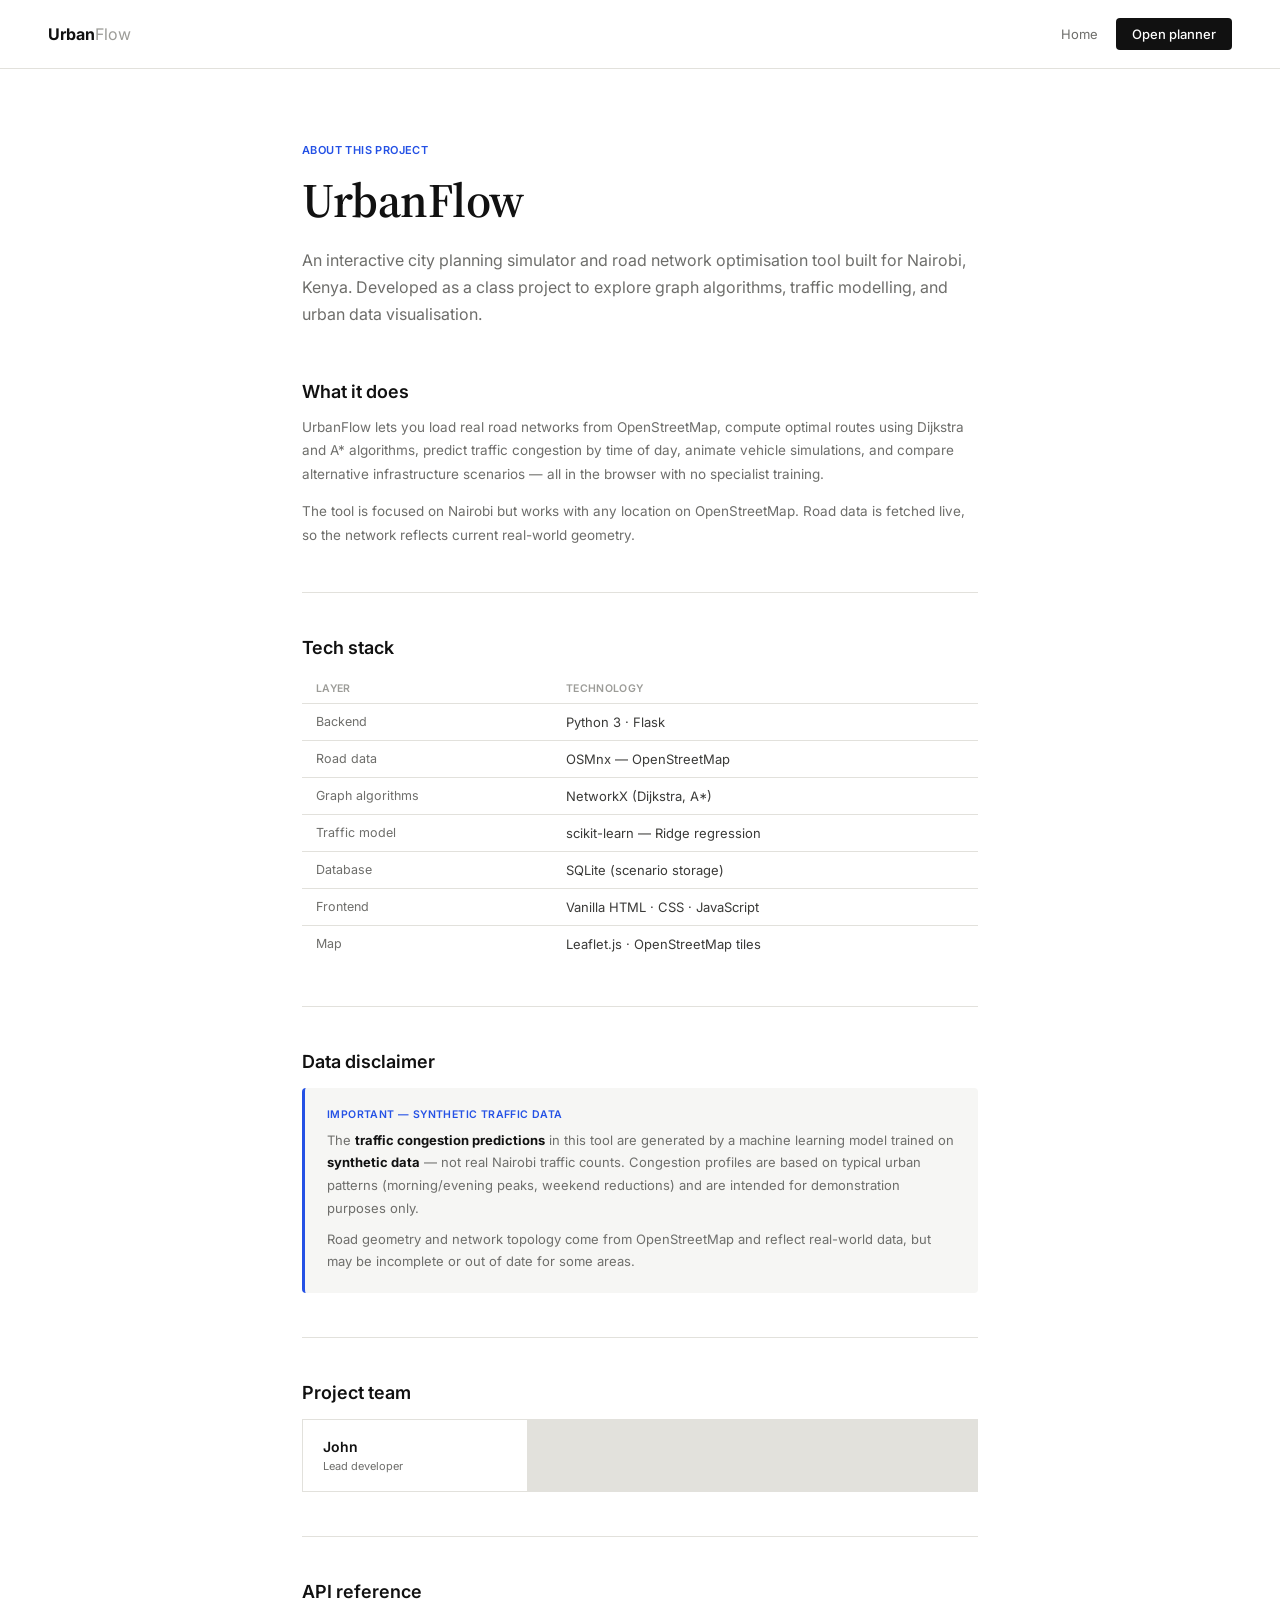
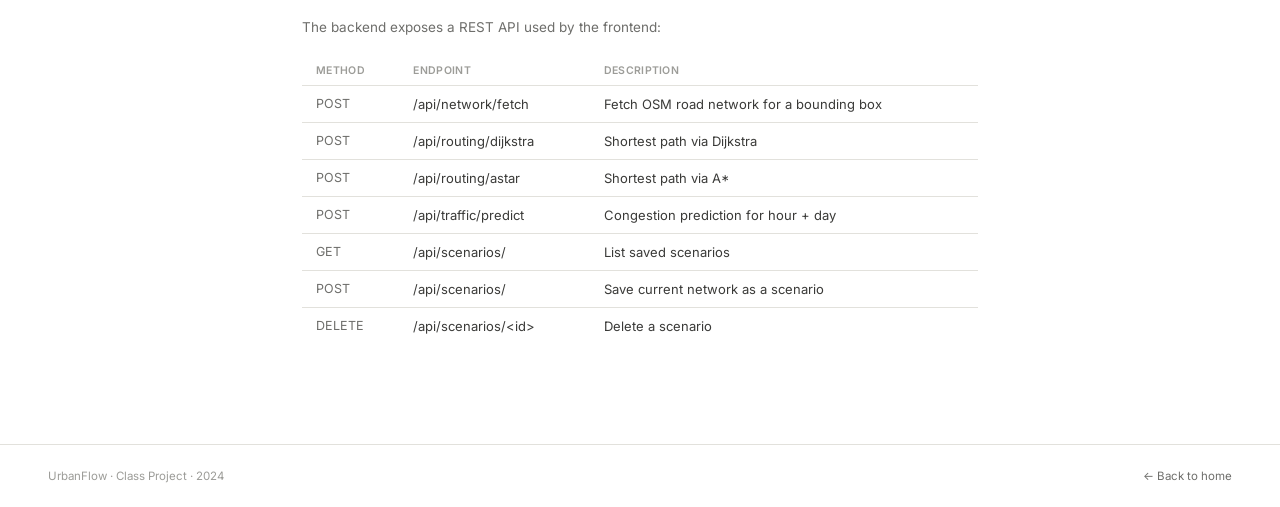
==== frontend/templates/about.html @ 411c577d "Initial commit: UrbanFlow road planning simulator Flask backend (OSMnx network fetch, Dijkstra/A* ro" ====
<!DOCTYPE html>
<html lang="en">
<head>
  <meta charset="UTF-8"/>
  <meta name="viewport" content="width=device-width,initial-scale=1.0"/>
  <title>About — UrbanFlow</title>
  <link rel="stylesheet" href="https://fonts.googleapis.com/css2?family=Inter:opsz,wght@14..32,400;14..32,500;14..32,600;14..32,700&family=Source+Serif+4:opsz,wght@8..60,400;8..60,600&display=swap"/>
  <style>
    *, *::before, *::after { box-sizing: border-box; margin: 0; padding: 0; }
    :root {
      --bg: #FFFFFF; --bg-2: #F6F6F4;
      --ink: #111111; --ink-2: #3A3A38; --ink-3: #6E6E6B; --ink-4: #9C9C98;
      --line: #E2E1DC; --accent: #2451E5; --r: 4px; --r-lg: 8px;
    }
    html, body { font-family: 'Inter', sans-serif; background: var(--bg); color: var(--ink); min-height: 100%; }

    nav {
      display: flex; align-items: center; justify-content: space-between;
      padding: 18px 48px; border-bottom: 1px solid var(--line);
      position: sticky; top: 0; z-index: 10; background: rgba(255,255,255,0.95); backdrop-filter: blur(8px);
    }
    .nav-logo { font-size: 16px; font-weight: 700; text-decoration: none; color: var(--ink); }
    .nav-logo span { color: var(--ink-4); font-weight: 400; }
    .nav-right { display: flex; gap: 8px; align-items: center; }
    .nav-link { font-size: 13px; color: var(--ink-3); text-decoration: none; padding: 6px 10px; }
    .nav-link:hover { color: var(--ink); }
    .nav-btn { background: var(--ink); color: #fff; border: none; border-radius: var(--r); padding: 8px 16px; font-size: 13px; font-weight: 500; cursor: pointer; text-decoration: none; transition: background 0.15s; }
    .nav-btn:hover { background: var(--accent); }

    main { max-width: 740px; margin: 0 auto; padding: 72px 32px 100px; }

    .eyebrow { font-size: 11px; font-weight: 600; letter-spacing: 0.4px; text-transform: uppercase; color: var(--accent); margin-bottom: 14px; }
    h1 { font-family: 'Source Serif 4', serif; font-size: clamp(32px, 5vw, 48px); font-weight: 600; color: var(--ink); letter-spacing: -0.5px; line-height: 1.1; margin-bottom: 20px; }
    .lead { font-size: 16px; color: var(--ink-3); line-height: 1.7; margin-bottom: 52px; }

    .divider { height: 1px; background: var(--line); margin: 44px 0; }

    h2 { font-size: 18px; font-weight: 600; color: var(--ink); margin-bottom: 14px; }
    p { font-size: 13.5px; color: var(--ink-3); line-height: 1.75; margin-bottom: 14px; }
    p:last-child { margin-bottom: 0; }

    .stack { width: 100%; border-collapse: collapse; margin-top: 16px; }
    .stack th { font-size: 10.5px; font-weight: 600; letter-spacing: 0.3px; text-transform: uppercase; color: var(--ink-4); text-align: left; padding: 8px 14px; border-bottom: 1px solid var(--line); }
    .stack td { font-size: 13px; color: var(--ink-2); padding: 10px 14px; border-bottom: 1px solid var(--line); }
    .stack td:first-child { color: var(--ink-3); font-size: 12.5px; }
    .stack tr:last-child td { border-bottom: none; }

    .disclaimer { background: var(--bg-2); border-left: 3px solid var(--accent); border-radius: var(--r); padding: 20px 22px; margin-top: 16px; }
    .disclaimer-label { font-size: 10.5px; font-weight: 600; letter-spacing: 0.4px; text-transform: uppercase; color: var(--accent); margin-bottom: 8px; }
    .disclaimer p { font-size: 13px; color: var(--ink-3); margin-bottom: 0; }
    .disclaimer p + p { margin-top: 8px; }

    .team-grid { display: grid; grid-template-columns: repeat(auto-fill, minmax(200px, 1fr)); gap: 1px; background: var(--line); border: 1px solid var(--line); margin-top: 16px; }
    .member { background: #fff; padding: 18px 20px; }
    .member-name { font-size: 14px; font-weight: 600; color: var(--ink); margin-bottom: 4px; }
    .member-role { font-size: 11px; color: var(--ink-3); }

    footer { border-top: 1px solid var(--line); padding: 24px 48px; font-size: 11.5px; color: var(--ink-4); display: flex; justify-content: space-between; flex-wrap: wrap; gap: 8px; }
    footer a { color: var(--ink-3); text-decoration: none; }
    footer a:hover { color: var(--ink); }
  </style>
</head>
<body>

  <nav>
    <a href="/" class="nav-logo">Urban<span>Flow</span></a>
    <div class="nav-right">
      <a href="/" class="nav-link">Home</a>
      <a href="/app" class="nav-btn">Open planner</a>
    </div>
  </nav>

  <main>
    <p class="eyebrow">About this project</p>
    <h1>UrbanFlow</h1>
    <p class="lead">
      An interactive city planning simulator and road network optimisation tool built for Nairobi, Kenya.
      Developed as a class project to explore graph algorithms, traffic modelling, and urban data visualisation.
    </p>

    <h2>What it does</h2>
    <p>
      UrbanFlow lets you load real road networks from OpenStreetMap, compute optimal routes using Dijkstra
      and A* algorithms, predict traffic congestion by time of day, animate vehicle simulations, and
      compare alternative infrastructure scenarios — all in the browser with no specialist training.
    </p>
    <p>
      The tool is focused on Nairobi but works with any location on OpenStreetMap. Road data is fetched live,
      so the network reflects current real-world geometry.
    </p>

    <div class="divider"></div>

    <h2>Tech stack</h2>
    <table class="stack">
      <thead><tr><th>Layer</th><th>Technology</th></tr></thead>
      <tbody>
        <tr><td>Backend</td><td>Python 3 · Flask</td></tr>
        <tr><td>Road data</td><td>OSMnx — OpenStreetMap</td></tr>
        <tr><td>Graph algorithms</td><td>NetworkX (Dijkstra, A*)</td></tr>
        <tr><td>Traffic model</td><td>scikit-learn — Ridge regression</td></tr>
        <tr><td>Database</td><td>SQLite (scenario storage)</td></tr>
        <tr><td>Frontend</td><td>Vanilla HTML · CSS · JavaScript</td></tr>
        <tr><td>Map</td><td>Leaflet.js · OpenStreetMap tiles</td></tr>
      </tbody>
    </table>

    <div class="divider"></div>

    <h2>Data disclaimer</h2>
    <div class="disclaimer">
      <div class="disclaimer-label">Important — synthetic traffic data</div>
      <p>
        The <strong style="color:var(--ink)">traffic congestion predictions</strong> in this tool are generated
        by a machine learning model trained on <strong style="color:var(--ink)">synthetic data</strong> — not real
        Nairobi traffic counts. Congestion profiles are based on typical urban patterns (morning/evening peaks,
        weekend reductions) and are intended for demonstration purposes only.
      </p>
      <p>
        Road geometry and network topology come from OpenStreetMap and reflect real-world data, but may be
        incomplete or out of date for some areas.
      </p>
    </div>

    <div class="divider"></div>

    <h2>Project team</h2>
    <div class="team-grid">
      <div class="member"><div class="member-name">John</div><div class="member-role">Lead developer</div></div>
    </div>

    <div class="divider"></div>

    <h2>API reference</h2>
    <p>The backend exposes a REST API used by the frontend:</p>
    <table class="stack">
      <thead><tr><th>Method</th><th>Endpoint</th><th>Description</th></tr></thead>
      <tbody>
        <tr><td>POST</td><td>/api/network/fetch</td><td>Fetch OSM road network for a bounding box</td></tr>
        <tr><td>POST</td><td>/api/routing/dijkstra</td><td>Shortest path via Dijkstra</td></tr>
        <tr><td>POST</td><td>/api/routing/astar</td><td>Shortest path via A*</td></tr>
        <tr><td>POST</td><td>/api/traffic/predict</td><td>Congestion prediction for hour + day</td></tr>
        <tr><td>GET</td><td>/api/scenarios/</td><td>List saved scenarios</td></tr>
        <tr><td>POST</td><td>/api/scenarios/</td><td>Save current network as a scenario</td></tr>
        <tr><td>DELETE</td><td>/api/scenarios/&lt;id&gt;</td><td>Delete a scenario</td></tr>
      </tbody>
    </table>
  </main>

  <footer>
    <span>UrbanFlow · Class Project · 2024</span>
    <a href="/">← Back to home</a>
  </footer>

</body>
</html>
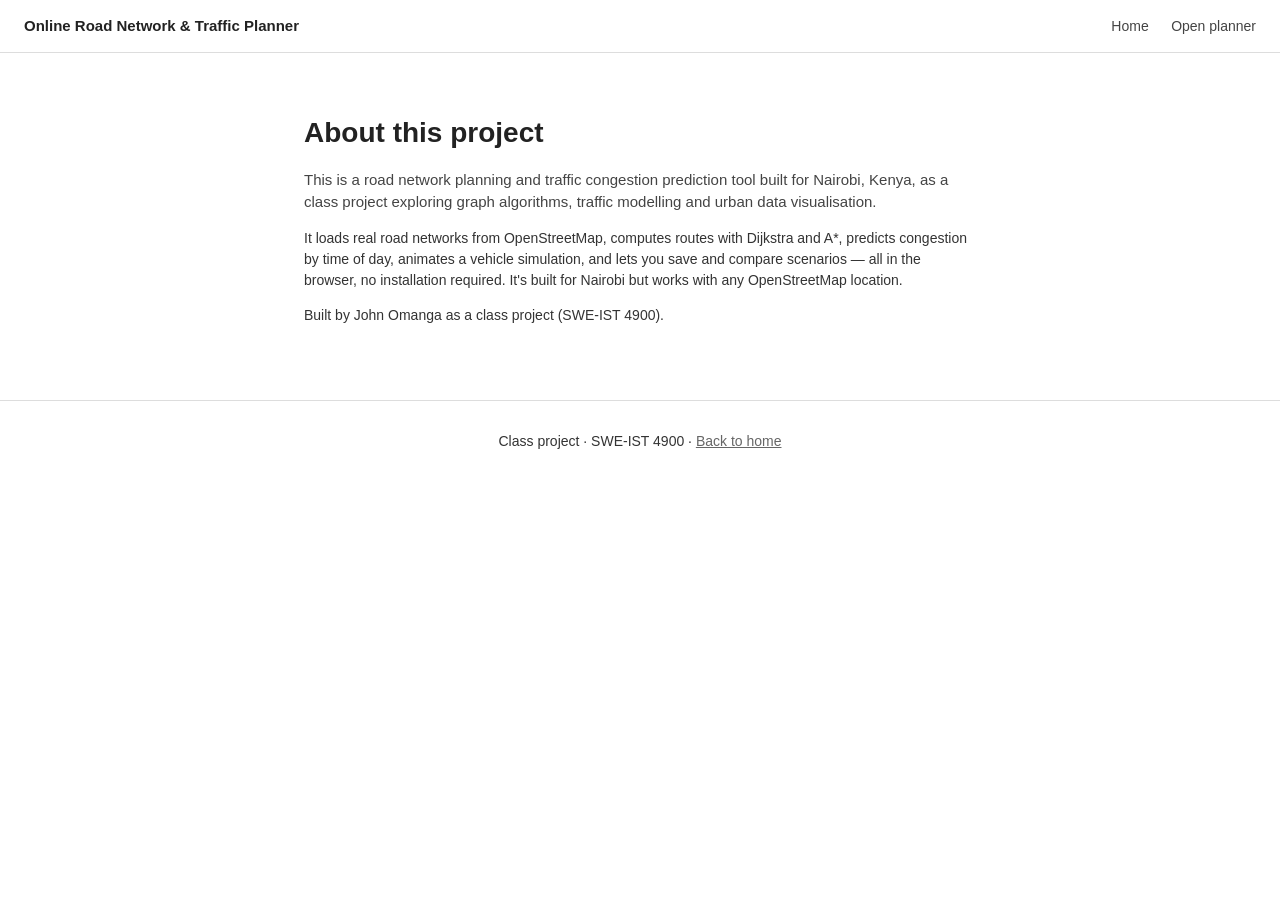
==== commit e443eef8: "Harden backend, add test suite, and simplify frontend design Backend: - Validate routing/traffic inp" ====
--- a/frontend/templates/about.html
+++ b/frontend/templates/about.html
@@ -3,153 +3,56 @@
 <head>
   <meta charset="UTF-8"/>
   <meta name="viewport" content="width=device-width,initial-scale=1.0"/>
-  <title>About — UrbanFlow</title>
-  <link rel="stylesheet" href="https://fonts.googleapis.com/css2?family=Inter:opsz,wght@14..32,400;14..32,500;14..32,600;14..32,700&family=Source+Serif+4:opsz,wght@8..60,400;8..60,600&display=swap"/>
+  <title>About — Online Road Network & Traffic Planner</title>
   <style>
-    *, *::before, *::after { box-sizing: border-box; margin: 0; padding: 0; }
-    :root {
-      --bg: #FFFFFF; --bg-2: #F6F6F4;
-      --ink: #111111; --ink-2: #3A3A38; --ink-3: #6E6E6B; --ink-4: #9C9C98;
-      --line: #E2E1DC; --accent: #2451E5; --r: 4px; --r-lg: 8px;
-    }
-    html, body { font-family: 'Inter', sans-serif; background: var(--bg); color: var(--ink); min-height: 100%; }
+    * { box-sizing: border-box; }
+    body { margin: 0; font-family: -apple-system, Arial, sans-serif; color: #222; background: #fff; line-height: 1.5; }
 
     nav {
       display: flex; align-items: center; justify-content: space-between;
-      padding: 18px 48px; border-bottom: 1px solid var(--line);
-      position: sticky; top: 0; z-index: 10; background: rgba(255,255,255,0.95); backdrop-filter: blur(8px);
+      padding: 14px 24px; border-bottom: 1px solid #ddd;
     }
-    .nav-logo { font-size: 16px; font-weight: 700; text-decoration: none; color: var(--ink); }
-    .nav-logo span { color: var(--ink-4); font-weight: 400; }
-    .nav-right { display: flex; gap: 8px; align-items: center; }
-    .nav-link { font-size: 13px; color: var(--ink-3); text-decoration: none; padding: 6px 10px; }
-    .nav-link:hover { color: var(--ink); }
-    .nav-btn { background: var(--ink); color: #fff; border: none; border-radius: var(--r); padding: 8px 16px; font-size: 13px; font-weight: 500; cursor: pointer; text-decoration: none; transition: background 0.15s; }
-    .nav-btn:hover { background: var(--accent); }
+    nav a { text-decoration: none; }
+    .logo { font-size: 15px; font-weight: bold; color: #222; }
+    .nav-links a { margin-left: 18px; color: #444; font-size: 14px; }
+    .nav-links a:hover { text-decoration: underline; }
 
-    main { max-width: 740px; margin: 0 auto; padding: 72px 32px 100px; }
+    main { max-width: 720px; margin: 0 auto; padding: 40px 24px 60px; }
 
-    .eyebrow { font-size: 11px; font-weight: 600; letter-spacing: 0.4px; text-transform: uppercase; color: var(--accent); margin-bottom: 14px; }
-    h1 { font-family: 'Source Serif 4', serif; font-size: clamp(32px, 5vw, 48px); font-weight: 600; color: var(--ink); letter-spacing: -0.5px; line-height: 1.1; margin-bottom: 20px; }
-    .lead { font-size: 16px; color: var(--ink-3); line-height: 1.7; margin-bottom: 52px; }
+    h1 { font-size: 28px; margin-bottom: 6px; }
+    .lead { color: #444; font-size: 15px; margin-bottom: 10px; }
+    p { font-size: 14px; color: #333; }
 
-    .divider { height: 1px; background: var(--line); margin: 44px 0; }
-
-    h2 { font-size: 18px; font-weight: 600; color: var(--ink); margin-bottom: 14px; }
-    p { font-size: 13.5px; color: var(--ink-3); line-height: 1.75; margin-bottom: 14px; }
-    p:last-child { margin-bottom: 0; }
-
-    .stack { width: 100%; border-collapse: collapse; margin-top: 16px; }
-    .stack th { font-size: 10.5px; font-weight: 600; letter-spacing: 0.3px; text-transform: uppercase; color: var(--ink-4); text-align: left; padding: 8px 14px; border-bottom: 1px solid var(--line); }
-    .stack td { font-size: 13px; color: var(--ink-2); padding: 10px 14px; border-bottom: 1px solid var(--line); }
-    .stack td:first-child { color: var(--ink-3); font-size: 12.5px; }
-    .stack tr:last-child td { border-bottom: none; }
-
-    .disclaimer { background: var(--bg-2); border-left: 3px solid var(--accent); border-radius: var(--r); padding: 20px 22px; margin-top: 16px; }
-    .disclaimer-label { font-size: 10.5px; font-weight: 600; letter-spacing: 0.4px; text-transform: uppercase; color: var(--accent); margin-bottom: 8px; }
-    .disclaimer p { font-size: 13px; color: var(--ink-3); margin-bottom: 0; }
-    .disclaimer p + p { margin-top: 8px; }
-
-    .team-grid { display: grid; grid-template-columns: repeat(auto-fill, minmax(200px, 1fr)); gap: 1px; background: var(--line); border: 1px solid var(--line); margin-top: 16px; }
-    .member { background: #fff; padding: 18px 20px; }
-    .member-name { font-size: 14px; font-weight: 600; color: var(--ink); margin-bottom: 4px; }
-    .member-role { font-size: 11px; color: var(--ink-3); }
-
-    footer { border-top: 1px solid var(--line); padding: 24px 48px; font-size: 11.5px; color: var(--ink-4); display: flex; justify-content: space-between; flex-wrap: wrap; gap: 8px; }
-    footer a { color: var(--ink-3); text-decoration: none; }
-    footer a:hover { color: var(--ink); }
+    footer { border-top: 1px solid #ddd; padding: 16px 24px; font-size: 12px; color: #888; text-align: center; }
+    footer a { color: #666; }
   </style>
 </head>
 <body>
 
   <nav>
-    <a href="/" class="nav-logo">Urban<span>Flow</span></a>
-    <div class="nav-right">
-      <a href="/" class="nav-link">Home</a>
-      <a href="/app" class="nav-btn">Open planner</a>
+    <a href="/" class="logo">Online Road Network &amp; Traffic Planner</a>
+    <div class="nav-links">
+      <a href="/">Home</a>
+      <a href="/app">Open planner</a>
     </div>
   </nav>
 
   <main>
-    <p class="eyebrow">About this project</p>
-    <h1>UrbanFlow</h1>
+    <h1>About this project</h1>
     <p class="lead">
-      An interactive city planning simulator and road network optimisation tool built for Nairobi, Kenya.
-      Developed as a class project to explore graph algorithms, traffic modelling, and urban data visualisation.
-    </p>
-
-    <h2>What it does</h2>
-    <p>
-      UrbanFlow lets you load real road networks from OpenStreetMap, compute optimal routes using Dijkstra
-      and A* algorithms, predict traffic congestion by time of day, animate vehicle simulations, and
-      compare alternative infrastructure scenarios — all in the browser with no specialist training.
+      This is a road network planning and traffic congestion prediction tool built for Nairobi, Kenya,
+      as a class project exploring graph algorithms, traffic modelling and urban data visualisation.
     </p>
     <p>
-      The tool is focused on Nairobi but works with any location on OpenStreetMap. Road data is fetched live,
-      so the network reflects current real-world geometry.
+      It loads real road networks from OpenStreetMap, computes routes with Dijkstra and A*, predicts congestion
+      by time of day, animates a vehicle simulation, and lets you save and compare scenarios — all in the browser,
+      no installation required. It's built for Nairobi but works with any OpenStreetMap location.
     </p>
-
-    <div class="divider"></div>
-
-    <h2>Tech stack</h2>
-    <table class="stack">
-      <thead><tr><th>Layer</th><th>Technology</th></tr></thead>
-      <tbody>
-        <tr><td>Backend</td><td>Python 3 · Flask</td></tr>
-        <tr><td>Road data</td><td>OSMnx — OpenStreetMap</td></tr>
-        <tr><td>Graph algorithms</td><td>NetworkX (Dijkstra, A*)</td></tr>
-        <tr><td>Traffic model</td><td>scikit-learn — Ridge regression</td></tr>
-        <tr><td>Database</td><td>SQLite (scenario storage)</td></tr>
-        <tr><td>Frontend</td><td>Vanilla HTML · CSS · JavaScript</td></tr>
-        <tr><td>Map</td><td>Leaflet.js · OpenStreetMap tiles</td></tr>
-      </tbody>
-    </table>
-
-    <div class="divider"></div>
-
-    <h2>Data disclaimer</h2>
-    <div class="disclaimer">
-      <div class="disclaimer-label">Important — synthetic traffic data</div>
-      <p>
-        The <strong style="color:var(--ink)">traffic congestion predictions</strong> in this tool are generated
-        by a machine learning model trained on <strong style="color:var(--ink)">synthetic data</strong> — not real
-        Nairobi traffic counts. Congestion profiles are based on typical urban patterns (morning/evening peaks,
-        weekend reductions) and are intended for demonstration purposes only.
-      </p>
-      <p>
-        Road geometry and network topology come from OpenStreetMap and reflect real-world data, but may be
-        incomplete or out of date for some areas.
-      </p>
-    </div>
-
-    <div class="divider"></div>
-
-    <h2>Project team</h2>
-    <div class="team-grid">
-      <div class="member"><div class="member-name">John</div><div class="member-role">Lead developer</div></div>
-    </div>
-
-    <div class="divider"></div>
-
-    <h2>API reference</h2>
-    <p>The backend exposes a REST API used by the frontend:</p>
-    <table class="stack">
-      <thead><tr><th>Method</th><th>Endpoint</th><th>Description</th></tr></thead>
-      <tbody>
-        <tr><td>POST</td><td>/api/network/fetch</td><td>Fetch OSM road network for a bounding box</td></tr>
-        <tr><td>POST</td><td>/api/routing/dijkstra</td><td>Shortest path via Dijkstra</td></tr>
-        <tr><td>POST</td><td>/api/routing/astar</td><td>Shortest path via A*</td></tr>
-        <tr><td>POST</td><td>/api/traffic/predict</td><td>Congestion prediction for hour + day</td></tr>
-        <tr><td>GET</td><td>/api/scenarios/</td><td>List saved scenarios</td></tr>
-        <tr><td>POST</td><td>/api/scenarios/</td><td>Save current network as a scenario</td></tr>
-        <tr><td>DELETE</td><td>/api/scenarios/&lt;id&gt;</td><td>Delete a scenario</td></tr>
-      </tbody>
-    </table>
+    <p>Built by John Omanga as a class project (SWE-IST 4900).</p>
   </main>
 
   <footer>
-    <span>UrbanFlow · Class Project · 2024</span>
-    <a href="/">← Back to home</a>
+    <p>Class project · SWE-IST 4900 · <a href="/">Back to home</a></p>
   </footer>
 
 </body>
